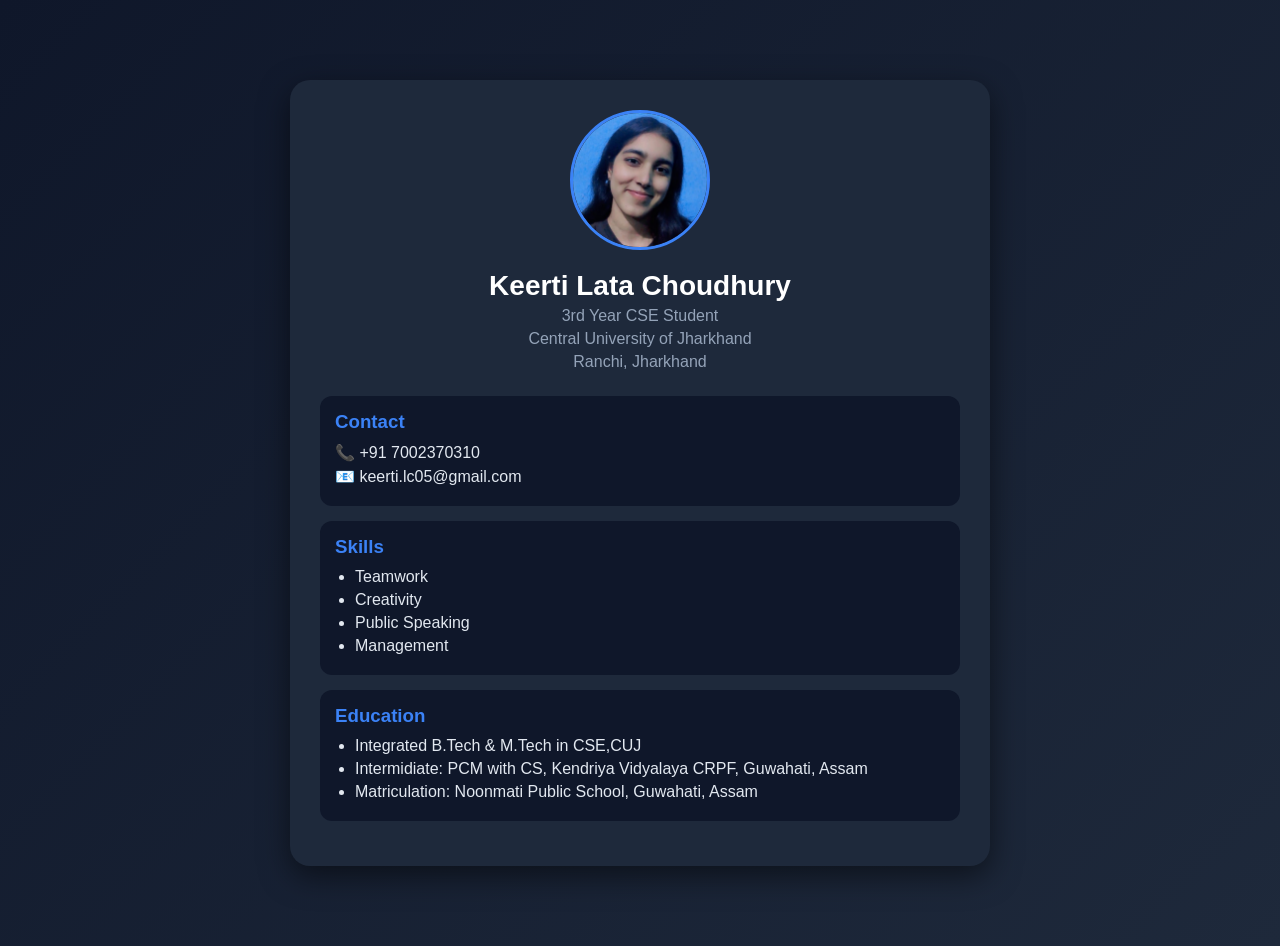
==== index.html @ d82f0d53 "Update index.html" ====
<!DOCTYPE html>
<html>
<head>
    <meta charset="UTF-8">
    <meta name="viewport" content="width=device-width, initial-scale=1.0">
    <title>My Contact Card</title>

    <!-- Google Fonts -->
    <link href="https://fonts.googleapis.com/css2?family=Pacifico&family=Dancing+Script&family=Permanent+Marker&display=swap" rel="stylesheet">

    <!-- Font Awesome -->
    <link rel="stylesheet" href="https://cdnjs.cloudflare.com/ajax/libs/font-awesome/5.15.4/css/all.min.css">

    <link rel="icon" type="image/x-icon" href="favicon.png">
    <link rel="stylesheet" href="style.css">
</head>

<body>

<div class="contact-card">

    <div class="profile">
        <img src="profilepic.jpeg" alt="Profile">
    </div>

    <div class="name-section">
        <h1>Keerti Lata Choudhury</h1>
        <p>3rd Year CSE Student</p>
        <p>Central University of Jharkhand</p>
        <p>Ranchi, Jharkhand</p>
    </div>

    <div class="box contact">
        <h3>Contact</h3>
        <p id="phone">📞 +91 7002370310</p>
        <p id="personal-email">📧 keerti.lc05@gmail.com</p>
    </div>

    <div class="box">
        <h3>Skills</h3>
        <ul>
            <li>Teamwork</li>
            <li>Creativity</li>
            <li>Public Speaking</li>
            <li>Management</li>
        </ul>
    </div>

    <div class="box">
        <h3>Education</h3>
        <ul>
            <li>Integrated B.Tech & M.Tech in CSE,CUJ</li>            
            <li>Intermidiate: PCM with CS, Kendriya Vidyalaya CRPF, Guwahati, Assam</li>
            <li>Matriculation: Noonmati Public School, Guwahati, Assam</li>
        </ul>
    </div>

</div>


</body>

</html>
---- style.css ----
/* Reset */
* {
    margin: 0;
    padding: 0;
    box-sizing: border-box;
}

/* Body */
body {
    font-family: 'Poppins', sans-serif;
    background: linear-gradient(135deg, #0f172a, #1e293b);
    color: #e2e8f0;
}

/* Main card */
.contact-card {
    max-width: 700px;
    margin: 80px auto;
    background: #1e293b;
    border-radius: 20px;
    padding: 30px;
    box-shadow: 0 10px 30px rgba(0,0,0,0.5);
}

/* Profile */
.profile {
    display: flex;
    justify-content: center;
    margin-bottom: 20px;
}

.profile img {
    width: 140px;
    height: 140px;
    border-radius: 50%;
    border: 3px solid #3b82f6;
    object-fit: cover;
    transition: transform 0.3s;
}

.profile img:hover {
    transform: scale(1.05);
}

/* Name section */
.name-section {
    text-align: center;
    margin-bottom: 25px;
}

.name-section h1 {
    font-size: 28px;
    color: #ffffff;
}

.name-section p {
    color: #94a3b8;
    margin-top: 5px;
}

/* Boxes */
.box {
    background: #0f172a;
    padding: 15px;
    border-radius: 12px;
    margin-bottom: 15px;
}

/* Headings */
.box h3 {
    color: #3b82f6;
    margin-bottom: 10px;
}

/* Contact */
.contact p {
    margin: 5px 0;
}

/* Links */
a {
    color: #3b82f6;
    text-decoration: none;
}

a:hover {
    text-decoration: underline;
}

/* Skills */
ul {
    padding-left: 20px;
}

ul li {
    margin: 5px 0;
}

/* Responsive */
@media (max-width: 600px) {
    .contact-card {
        margin: 30px 15px;
        padding: 20px;
    }
}
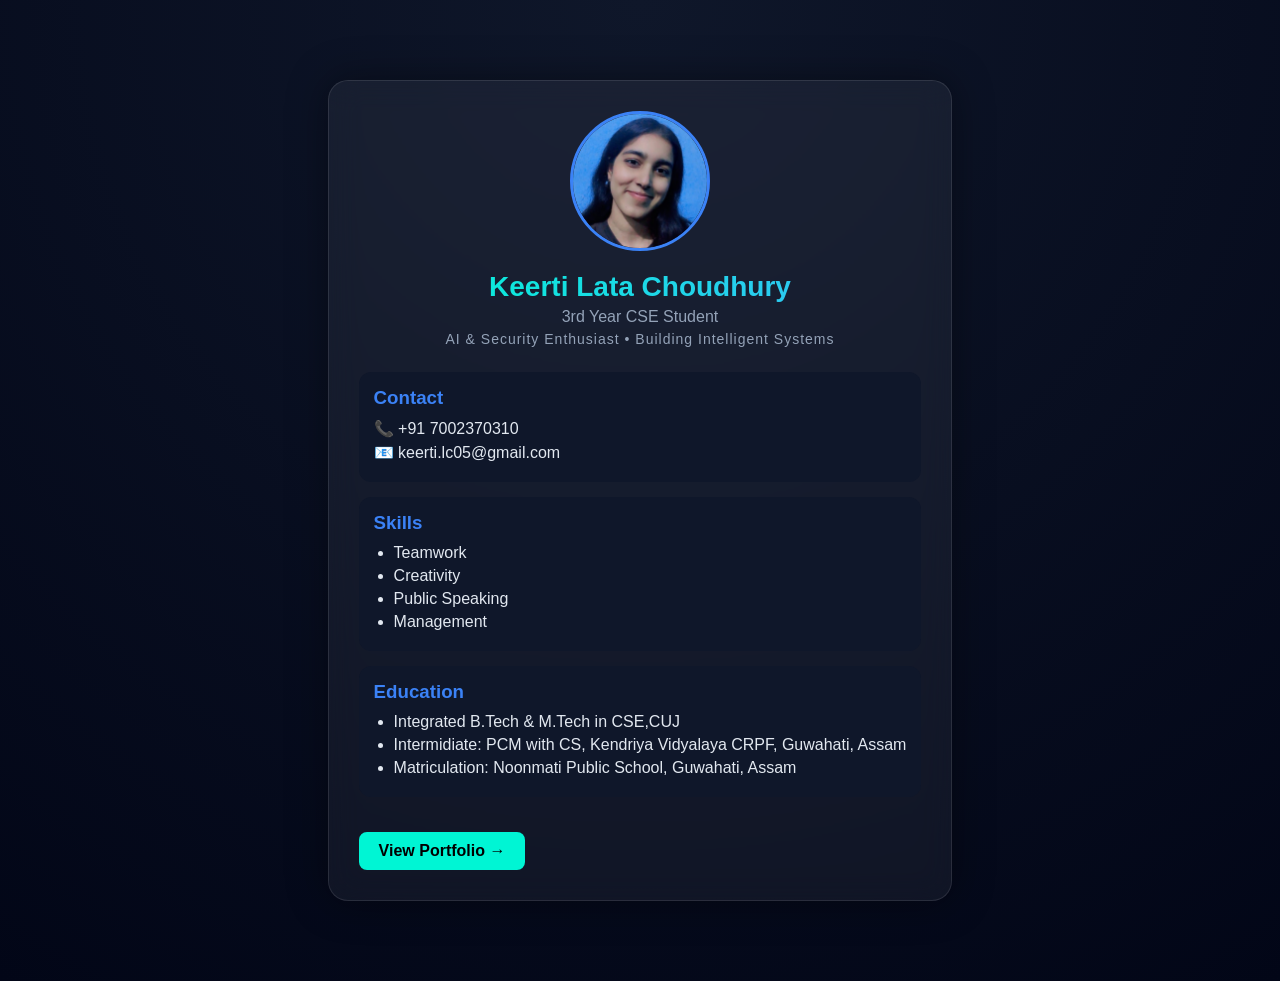
==== commit 68164019: "UI upgrade" ====
--- a/index.html
+++ b/index.html
@@ -26,8 +26,8 @@
     <div class="name-section">
         <h1>Keerti Lata Choudhury</h1>
         <p>3rd Year CSE Student</p>
-        <p>Central University of Jharkhand</p>
-        <p>Ranchi, Jharkhand</p>
+        <p class="tagline">AI & Security Enthusiast • Building Intelligent Systems</p>
+        
     </div>
 
     <div class="box contact">
@@ -55,8 +55,10 @@
         </ul>
     </div>
 
+
+    <a href="https://portfolio-keerti.vercel.app/" class="btn">View Portfolio →</a>
 </div>
-
+<script src="script.js"></script>
 
 </body>
 
--- a/style.css
+++ b/style.css
@@ -8,18 +8,28 @@
 /* Body */
 body {
     font-family: 'Poppins', sans-serif;
-    background: linear-gradient(135deg, #0f172a, #1e293b);
+    background: radial-gradient(circle at top, #0f172a, #020617);
     color: #e2e8f0;
+    
+    display: flex;
+    align-items: center;
+    justify-content: center;
+    min-height: 100vh;
 }
 
 /* Main card */
 .contact-card {
     max-width: 700px;
     margin: 80px auto;
-    background: #1e293b;
+    padding: 30px;
+    
+    background: rgba(255, 255, 255, 0.05);
+    backdrop-filter: blur(15px);
+    
     border-radius: 20px;
-    padding: 30px;
-    box-shadow: 0 10px 30px rgba(0,0,0,0.5);
+    border: 1px solid rgba(255,255,255,0.1);
+    
+    box-shadow: 0 0 40px rgba(0,0,0,0.4);
 }
 
 /* Profile */
@@ -50,7 +60,9 @@
 
 .name-section h1 {
     font-size: 28px;
-    color: #ffffff;
+    background: linear-gradient(90deg, #00F5D4, #38bdf8);
+    -webkit-background-clip: text;
+    -webkit-text-fill-color: transparent;
 }
 
 .name-section p {
@@ -58,12 +70,26 @@
     margin-top: 5px;
 }
 
+/* Tagline */
+
+.tagline {
+    color: #00f5d4;
+    font-size: 14px;
+    margin-top: 5px;
+    letter-spacing: 1px;
+}
 /* Boxes */
 .box {
     background: #0f172a;
     padding: 15px;
     border-radius: 12px;
     margin-bottom: 15px;
+    transition: 0.3s;
+}
+
+.box:hover {
+    transform: translateY(-5px);
+    box-shadow: 0 0 20px rgba(0,245,212,0.2);
 }
 
 /* Headings */
@@ -103,3 +129,20 @@
         padding: 20px;
     }
 }
+
+/*Button*/
+.btn {
+    display: inline-block;
+    margin-top: 20px;
+    padding: 10px 20px;
+    background: #00f5d4;
+    color: #000;
+    border-radius: 8px;
+    text-decoration: none;
+    font-weight: bold;
+    transition: 0.3s;
+}
+
+.btn:hover {
+    transform: scale(1.05);
+}
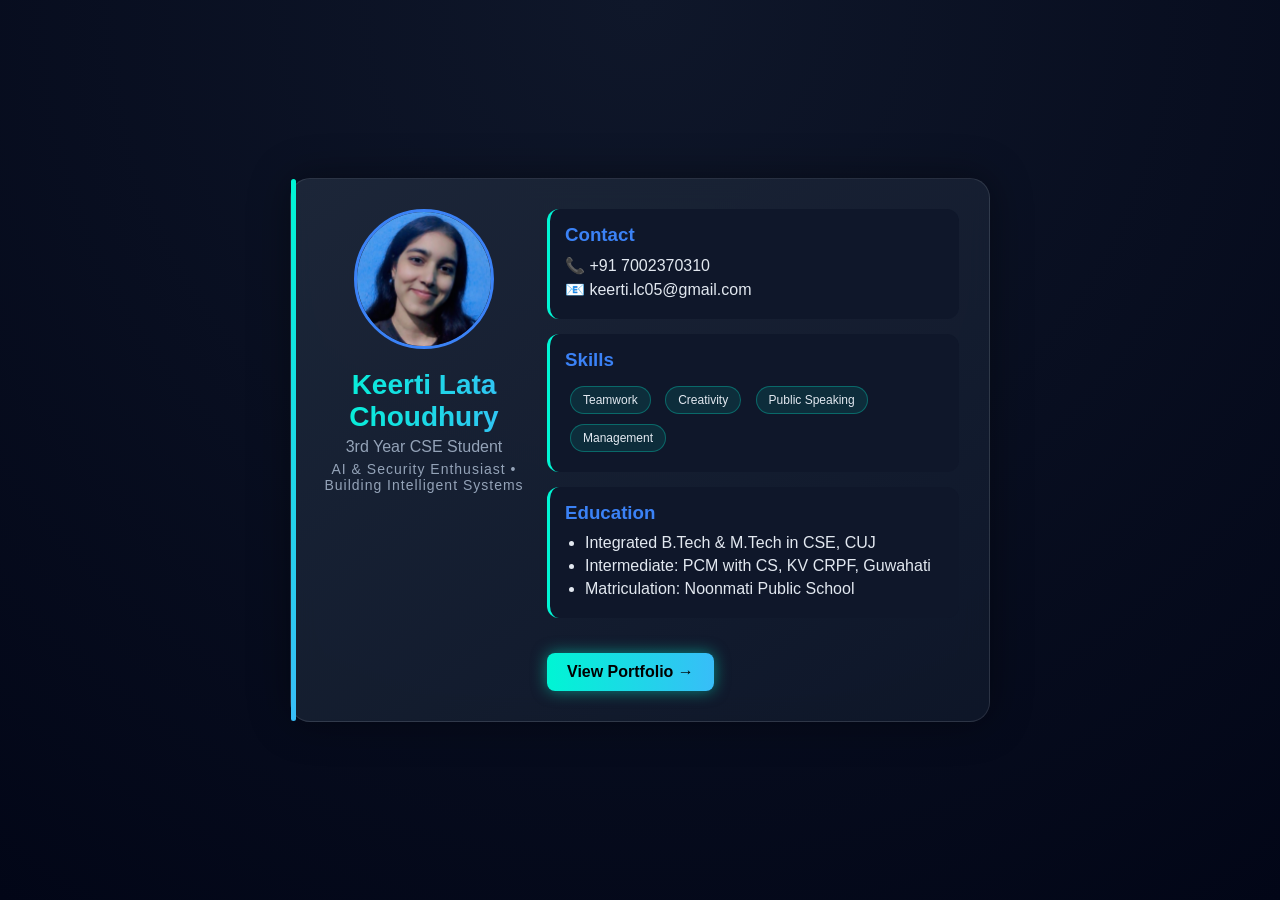
==== commit 55eff638: "UI upgrade" ====
--- a/index.html
+++ b/index.html
@@ -19,44 +19,59 @@
 
 <div class="contact-card">
 
-    <div class="profile">
-        <img src="profilepic.jpeg" alt="Profile">
+    <div class="card-layout">
+
+        <!-- LEFT PANEL -->
+        <div class="left-panel">
+            <div class="profile">
+                <img src="profilepic.jpeg" alt="Profile">
+            </div>
+
+            <div class="name-section">
+                <h1>Keerti Lata Choudhury</h1>
+                <p>3rd Year CSE Student</p>
+                <p class="tagline">
+                    AI & Security Enthusiast • Building Intelligent Systems
+                </p>
+            </div>
+        </div>
+
+        <!-- RIGHT PANEL -->
+        <div class="right-panel">
+
+            <div class="box contact">
+                <h3>Contact</h3>
+                <p id="phone">📞 +91 7002370310</p>
+                <p id="personal-email">📧 keerti.lc05@gmail.com</p>
+            </div>
+
+            <div class="box">
+                <h3>Skills</h3>
+                <div class="tags">
+                    <span>Teamwork</span>
+                    <span>Creativity</span>
+                    <span>Public Speaking</span>
+                    <span>Management</span>
+                </div>
+            </div>
+
+            <div class="box">
+                <h3>Education</h3>
+                <ul>
+                    <li>Integrated B.Tech & M.Tech in CSE, CUJ</li>
+                    <li>Intermediate: PCM with CS, KV CRPF, Guwahati</li>
+                    <li>Matriculation: Noonmati Public School</li>
+                </ul>
+            </div>
+
+            <a href="https://portfolio-keerti.vercel.app/" class="btn">
+                View Portfolio →
+            </a>
+
+        </div>
+
     </div>
 
-    <div class="name-section">
-        <h1>Keerti Lata Choudhury</h1>
-        <p>3rd Year CSE Student</p>
-        <p class="tagline">AI & Security Enthusiast • Building Intelligent Systems</p>
-        
-    </div>
-
-    <div class="box contact">
-        <h3>Contact</h3>
-        <p id="phone">📞 +91 7002370310</p>
-        <p id="personal-email">📧 keerti.lc05@gmail.com</p>
-    </div>
-
-    <div class="box">
-        <h3>Skills</h3>
-        <ul>
-            <li>Teamwork</li>
-            <li>Creativity</li>
-            <li>Public Speaking</li>
-            <li>Management</li>
-        </ul>
-    </div>
-
-    <div class="box">
-        <h3>Education</h3>
-        <ul>
-            <li>Integrated B.Tech & M.Tech in CSE,CUJ</li>            
-            <li>Intermidiate: PCM with CS, Kendriya Vidyalaya CRPF, Guwahati, Assam</li>
-            <li>Matriculation: Noonmati Public School, Guwahati, Assam</li>
-        </ul>
-    </div>
-
-
-    <a href="https://portfolio-keerti.vercel.app/" class="btn">View Portfolio →</a>
 </div>
 <script src="script.js"></script>
 
--- a/style.css
+++ b/style.css
@@ -23,13 +23,45 @@
     margin: 80px auto;
     padding: 30px;
     
-    background: rgba(255, 255, 255, 0.05);
-    backdrop-filter: blur(15px);
+    background: linear-gradient(
+        145deg,
+        rgba(30,41,59,0.9),
+        rgba(15,23,42,0.9)
+    );
+    backdrop-filter: blur(12px);
+    
     
     border-radius: 20px;
     border: 1px solid rgba(255,255,255,0.1);
     
     box-shadow: 0 0 40px rgba(0,0,0,0.4);
+    position: relative;
+}
+
+.contact-card::after {
+    content: "";
+    position: absolute;
+    top: 0;
+    left: 0;
+    width: 5px;
+    height: 100%;
+    background: linear-gradient(#00f5d4, #38bdf8);
+    border-radius: 10px;
+}
+
+
+.card-layout {
+    display: flex;
+    gap: 20px;
+}
+
+.left-panel {
+    flex: 1;
+    text-align: center;
+}
+
+.right-panel {
+    flex: 2;
 }
 
 /* Profile */
@@ -46,6 +78,12 @@
     border: 3px solid #3b82f6;
     object-fit: cover;
     transition: transform 0.3s;
+     animation: float 4s ease-in-out infinite;
+}
+@keyframes float {
+    0% { transform: translateY(0); }
+    50% { transform: translateY(-10px); }
+    100% { transform: translateY(0); }
 }
 
 .profile img:hover {
@@ -85,6 +123,8 @@
     border-radius: 12px;
     margin-bottom: 15px;
     transition: 0.3s;
+     border-left: 3px solid #00f5d4;
+    padding-left: 15px;
 }
 
 .box:hover {
@@ -135,14 +175,28 @@
     display: inline-block;
     margin-top: 20px;
     padding: 10px 20px;
-    background: #00f5d4;
-    color: #000;
     border-radius: 8px;
     text-decoration: none;
     font-weight: bold;
     transition: 0.3s;
+    background: linear-gradient(90deg, #00f5d4, #38bdf8);
+    color: black;
+    box-shadow: 0 0 15px rgba(0,245,212,0.5);
+
 }
 
 .btn:hover {
     transform: scale(1.05);
 }
+
+
+/*tags*/
+.tags span {
+    display: inline-block;
+    padding: 6px 12px;
+    margin: 5px;
+    border-radius: 20px;
+    background: rgba(0,245,212,0.1);
+    border: 1px solid rgba(0,245,212,0.3);
+    font-size: 12px;
+}
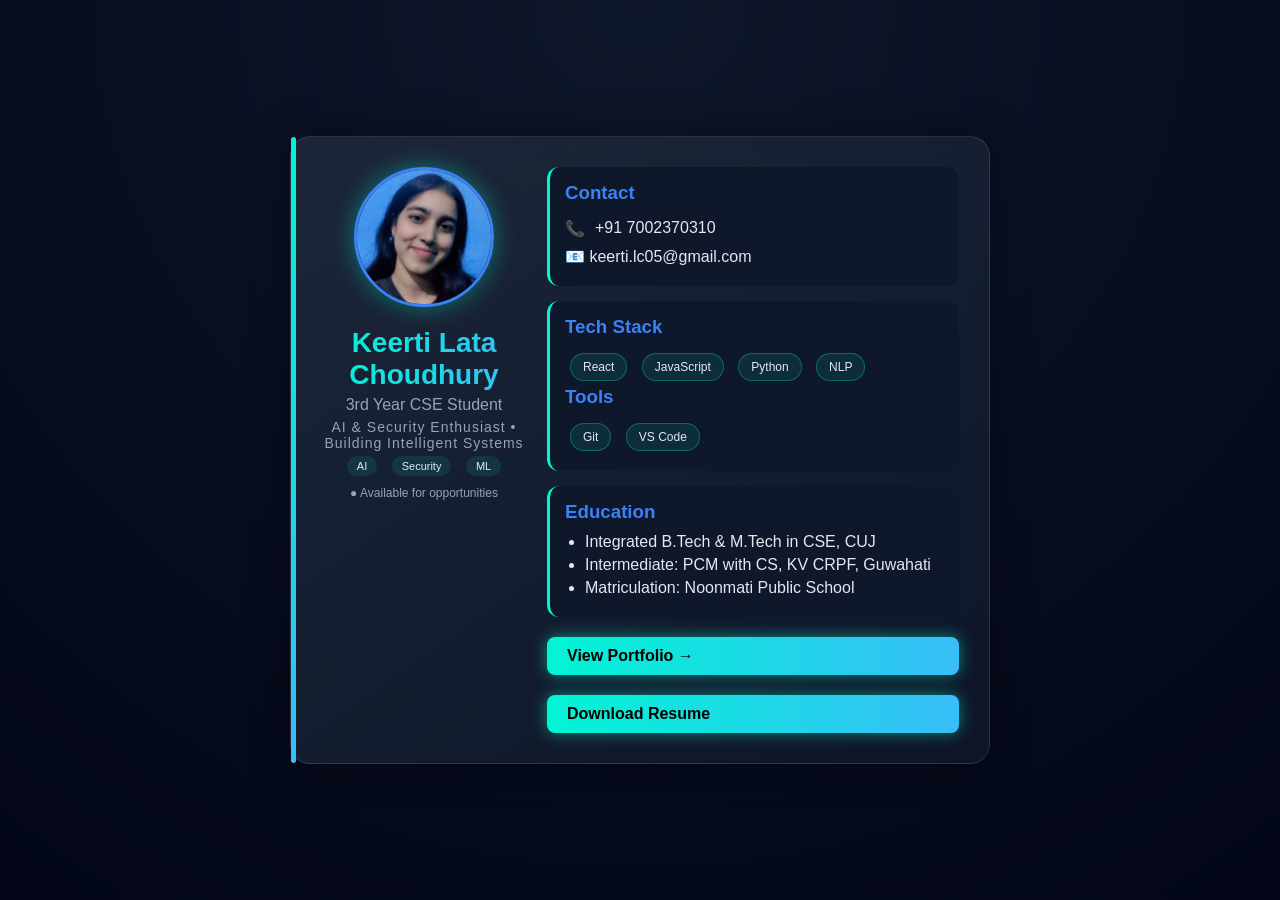
==== commit 9ae7c4c9: "UI upgrade" ====
--- a/index.html
+++ b/index.html
@@ -33,6 +33,14 @@
                 <p class="tagline">
                     AI & Security Enthusiast • Building Intelligent Systems
                 </p>
+
+
+                <div class="mini-stats">
+  <span>AI</span>
+  <span>Security</span>
+  <span>ML</span>
+</div>
+                <p class="status">● Available for opportunities</p>
             </div>
         </div>
 
@@ -41,18 +49,27 @@
 
             <div class="box contact">
                 <h3>Contact</h3>
-                <p id="phone">📞 +91 7002370310</p>
+               <div class="contact-item">
+  <span>📞</span>
+  <p>+91 7002370310</p>
+</div>
                 <p id="personal-email">📧 keerti.lc05@gmail.com</p>
             </div>
 
             <div class="box">
-                <h3>Skills</h3>
-                <div class="tags">
-                    <span>Teamwork</span>
-                    <span>Creativity</span>
-                    <span>Public Speaking</span>
-                    <span>Management</span>
-                </div>
+                <h3>Tech Stack</h3>
+<div class="tags">
+  <span>React</span>
+  <span>JavaScript</span>
+  <span>Python</span>
+  <span>NLP</span>
+</div>
+
+<h3>Tools</h3>
+<div class="tags">
+  <span>Git</span>
+  <span>VS Code</span>
+</div>
             </div>
 
             <div class="box">
@@ -68,6 +85,8 @@
                 View Portfolio →
             </a>
 
+            <a href="resume.pdf" class="btn">Download Resume</a>
+
         </div>
 
     </div>
--- a/style.css
+++ b/style.css
@@ -79,6 +79,7 @@
     object-fit: cover;
     transition: transform 0.3s;
      animation: float 4s ease-in-out infinite;
+     box-shadow: 0 0 25px rgba(0,245,212,0.4);
 }
 @keyframes float {
     0% { transform: translateY(0); }
@@ -128,8 +129,9 @@
 }
 
 .box:hover {
-    transform: translateY(-5px);
-    box-shadow: 0 0 20px rgba(0,245,212,0.2);
+   
+     transform: translateY(-4px);
+    transition: 0.3s;
 }
 
 /* Headings */
@@ -172,8 +174,8 @@
 
 /*Button*/
 .btn {
-    display: inline-block;
-    margin-top: 20px;
+    
+    
     padding: 10px 20px;
     border-radius: 8px;
     text-decoration: none;
@@ -182,6 +184,8 @@
     background: linear-gradient(90deg, #00f5d4, #38bdf8);
     color: black;
     box-shadow: 0 0 15px rgba(0,245,212,0.5);
+     display: block;
+    margin: 20px auto 0;
 
 }
 
@@ -199,4 +203,30 @@
     background: rgba(0,245,212,0.1);
     border: 1px solid rgba(0,245,212,0.3);
     font-size: 12px;
+}
+
+/*status*/
+.status {
+    color: #00f5d4;
+    font-size: 12px;
+    margin-top: 8px;
+}
+
+
+/*conatct item*/
+.contact-item {
+    display: flex;
+    align-items: center;
+    gap: 10px;
+}
+
+/*mini stats*/
+
+.mini-stats span {
+    display: inline-block;
+    margin: 5px;
+    padding: 4px 10px;
+    border-radius: 12px;
+    font-size: 11px;
+    background: rgba(0,245,212,0.1);
 }
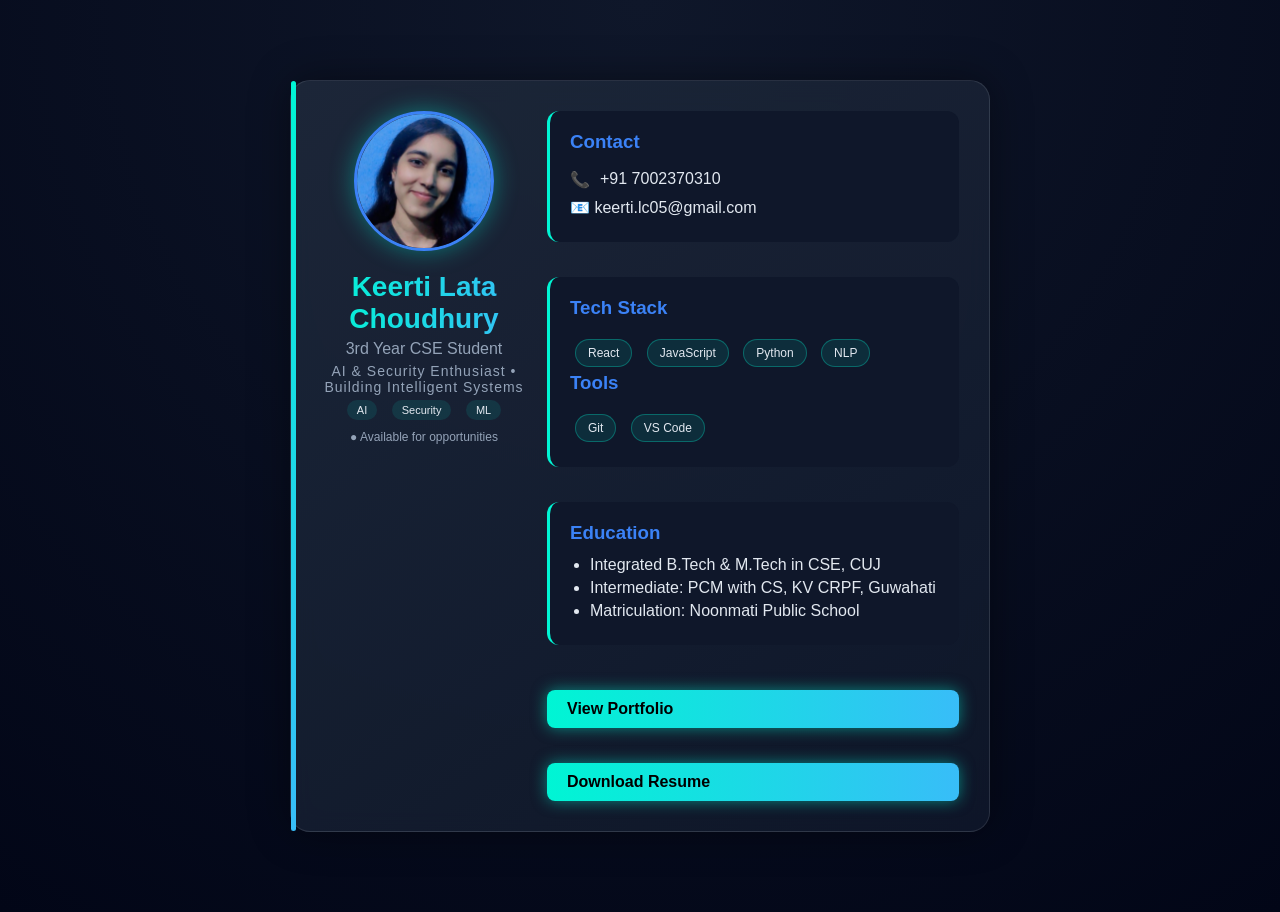
==== commit ae96249b: "UI upgrade" ====
--- a/index.html
+++ b/index.html
@@ -82,7 +82,7 @@
             </div>
 
             <a href="https://portfolio-keerti.vercel.app/" class="btn">
-                View Portfolio →
+                View Portfolio
             </a>
 
             <a href="resume.pdf" class="btn">Download Resume</a>
--- a/style.css
+++ b/style.css
@@ -61,8 +61,10 @@
 }
 
 .right-panel {
-    flex: 2;
-}
+   flex: 2;
+    display: flex;
+    flex-direction: column;
+    gap: 20px;}
 
 /* Profile */
 .profile {
@@ -120,12 +122,13 @@
 /* Boxes */
 .box {
     background: #0f172a;
-    padding: 15px;
     border-radius: 12px;
     margin-bottom: 15px;
     transition: 0.3s;
      border-left: 3px solid #00f5d4;
     padding-left: 15px;
+    padding: 20px;
+     min-height: 110px;
 }
 
 .box:hover {
@@ -137,7 +140,7 @@
 /* Headings */
 .box h3 {
     color: #3b82f6;
-    margin-bottom: 10px;
+     margin-bottom: 12px;
 }
 
 /* Contact */
@@ -184,9 +187,13 @@
     background: linear-gradient(90deg, #00f5d4, #38bdf8);
     color: black;
     box-shadow: 0 0 15px rgba(0,245,212,0.5);
-     display: block;
     margin: 20px auto 0;
-
+    display: block;
+    width: 100%;
+    margin-top: 10px;
+}
+.btn + .btn {
+    margin-top: 15px;
 }
 
 .btn:hover {
@@ -203,6 +210,7 @@
     background: rgba(0,245,212,0.1);
     border: 1px solid rgba(0,245,212,0.3);
     font-size: 12px;
+    margin-top: 8px;
 }
 
 /*status*/
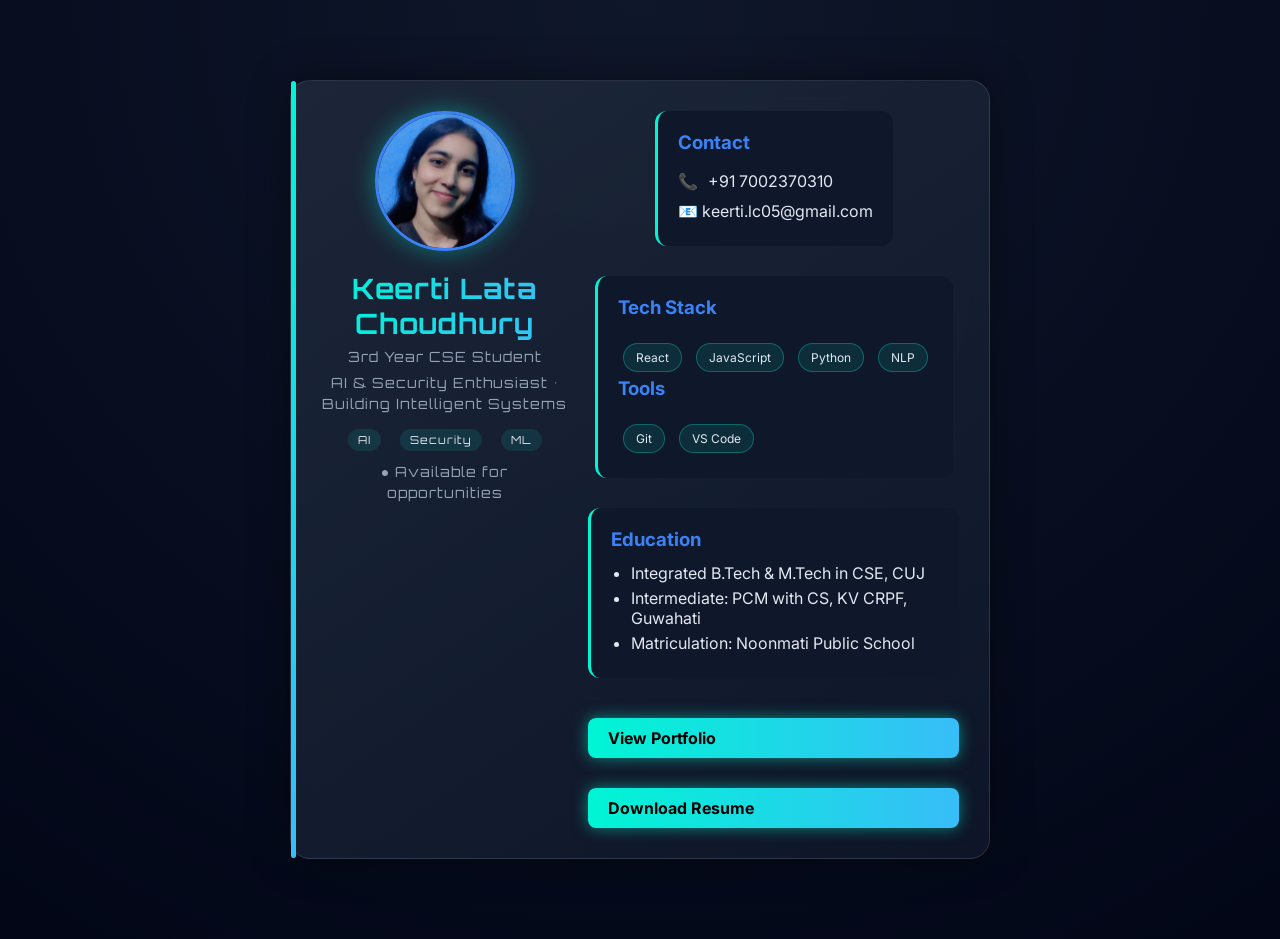
==== commit d54c8b1d: "UI upgrade" ====
--- a/index.html
+++ b/index.html
@@ -6,8 +6,7 @@
     <title>My Contact Card</title>
 
     <!-- Google Fonts -->
-    <link href="https://fonts.googleapis.com/css2?family=Pacifico&family=Dancing+Script&family=Permanent+Marker&display=swap" rel="stylesheet">
-
+   <link href="https://fonts.googleapis.com/css2?family=Inter:wght@300;400;600&family=Orbitron:wght@500&display=swap" rel="stylesheet">
     <!-- Font Awesome -->
     <link rel="stylesheet" href="https://cdnjs.cloudflare.com/ajax/libs/font-awesome/5.15.4/css/all.min.css">
 
@@ -58,7 +57,7 @@
 
             <div class="box">
                 <h3>Tech Stack</h3>
-<div class="tags">
+<div class="tags span">
   <span>React</span>
   <span>JavaScript</span>
   <span>Python</span>
@@ -66,7 +65,7 @@
 </div>
 
 <h3>Tools</h3>
-<div class="tags">
+<div class="tags span">
   <span>Git</span>
   <span>VS Code</span>
 </div>
--- a/style.css
+++ b/style.css
@@ -7,7 +7,7 @@
 
 /* Body */
 body {
-    font-family: 'Poppins', sans-serif;
+    font-family: 'Inter', sans-serif;
     background: radial-gradient(circle at top, #0f172a, #020617);
     color: #e2e8f0;
     
@@ -56,15 +56,25 @@
 }
 
 .left-panel {
-    flex: 1;
     text-align: center;
+    flex: 1.2;
+    text-align: center;
+}
+.left-panel::after {
+    content: "";
+    width: 80%;
+    height: 1px;
+    background: rgba(255,255,255,0.08);
+    margin-top: 10px;
 }
 
 .right-panel {
-   flex: 2;
+   flex: 1.8;
     display: flex;
     flex-direction: column;
-    gap: 20px;}
+    align-items: center;
+    gap: 15px;
+}
 
 /* Profile */
 .profile {
@@ -96,7 +106,12 @@
 /* Name section */
 .name-section {
     text-align: center;
-    margin-bottom: 25px;
+   
+     margin-bottom: 10px;
+
+     font-family: 'Orbitron', sans-serif;
+    font-size: 30px;
+    letter-spacing: 1px;
 }
 
 .name-section h1 {
@@ -107,8 +122,11 @@
 }
 
 .name-section p {
+    margin-top: 5px;
+     line-height: 1.5;
+
+     font-size: 14px;
     color: #94a3b8;
-    margin-top: 5px;
 }
 
 /* Tagline */
@@ -210,7 +228,8 @@
     background: rgba(0,245,212,0.1);
     border: 1px solid rgba(0,245,212,0.3);
     font-size: 12px;
-    margin-top: 8px;
+   
+    margin-top: 12px;
 }
 
 /*status*/
@@ -237,4 +256,5 @@
     border-radius: 12px;
     font-size: 11px;
     background: rgba(0,245,212,0.1);
+    margin-top: 10px;
 }
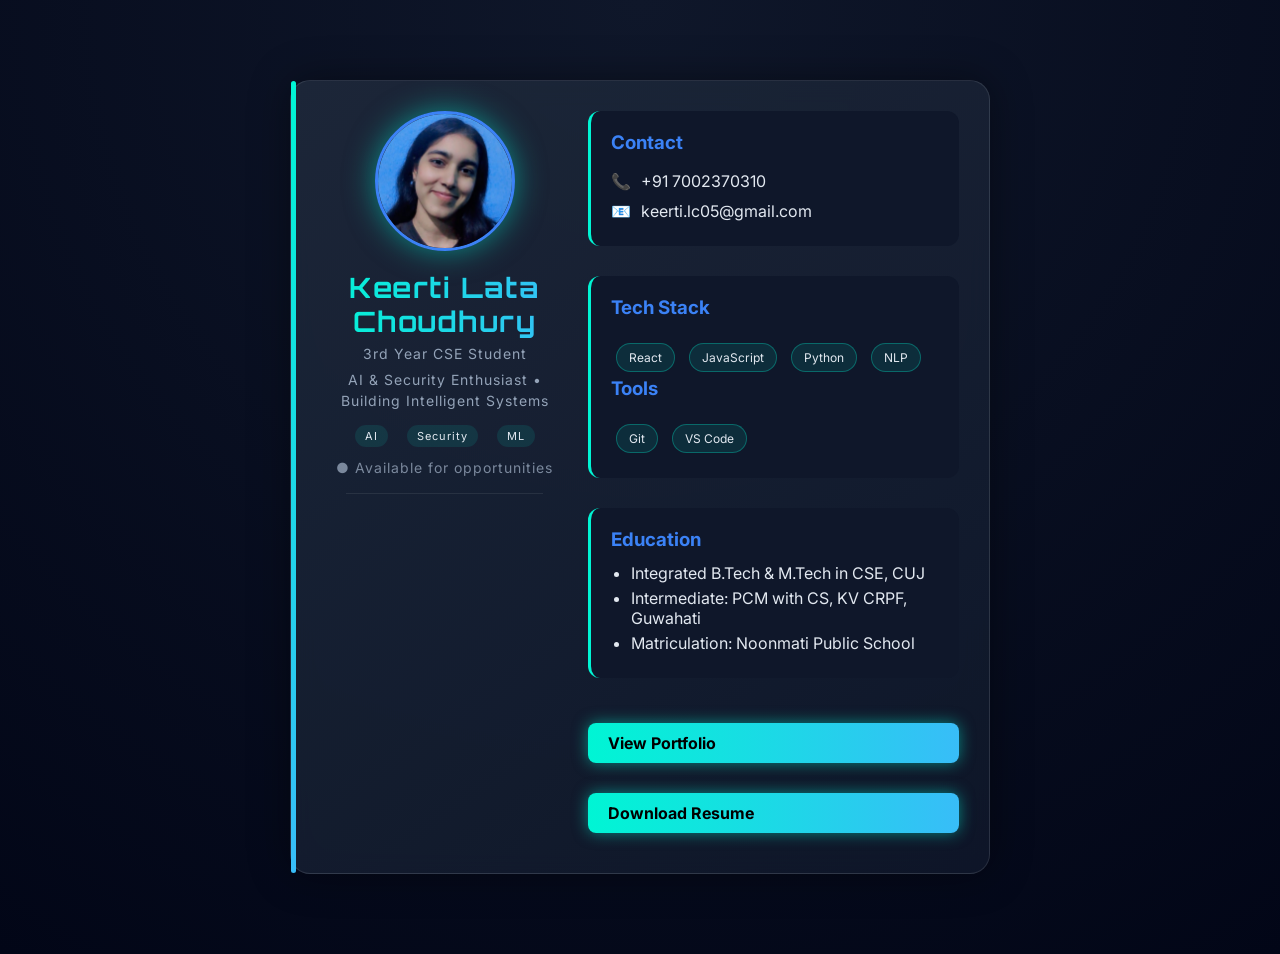
==== commit 22f52b6c: "UI upgrade" ====
--- a/index.html
+++ b/index.html
@@ -48,16 +48,19 @@
 
             <div class="box contact">
                 <h3>Contact</h3>
-               <div class="contact-item">
+            <div class="contact-item">
   <span>📞</span>
   <p>+91 7002370310</p>
 </div>
-                <p id="personal-email">📧 keerti.lc05@gmail.com</p>
+               <div class="contact-item">
+  <span>📧</span>
+  <p>keerti.lc05@gmail.com</p>
+</div>
             </div>
 
             <div class="box">
                 <h3>Tech Stack</h3>
-<div class="tags span">
+<div class="tags">
   <span>React</span>
   <span>JavaScript</span>
   <span>Python</span>
@@ -65,7 +68,7 @@
 </div>
 
 <h3>Tools</h3>
-<div class="tags span">
+<div class="tags">
   <span>Git</span>
   <span>VS Code</span>
 </div>
--- a/style.css
+++ b/style.css
@@ -62,18 +62,19 @@
 }
 .left-panel::after {
     content: "";
+    display: block;
     width: 80%;
     height: 1px;
     background: rgba(255,255,255,0.08);
-    margin-top: 10px;
+    margin: 15px auto 0;
 }
 
 .right-panel {
-   flex: 1.8;
+    flex: 1.8;
     display: flex;
     flex-direction: column;
-    align-items: center;
     gap: 15px;
+    padding-bottom: 10px;
 }
 
 /* Profile */
@@ -91,7 +92,8 @@
     object-fit: cover;
     transition: transform 0.3s;
      animation: float 4s ease-in-out infinite;
-     box-shadow: 0 0 25px rgba(0,245,212,0.4);
+    
+     box-shadow: 0 0 30px rgba(0,245,212,0.5);
 }
 @keyframes float {
     0% { transform: translateY(0); }
@@ -109,7 +111,7 @@
    
      margin-bottom: 10px;
 
-     font-family: 'Orbitron', sans-serif;
+    
     font-size: 30px;
     letter-spacing: 1px;
 }
@@ -119,6 +121,9 @@
     background: linear-gradient(90deg, #00F5D4, #38bdf8);
     -webkit-background-clip: text;
     -webkit-text-fill-color: transparent;
+    line-height: 1.2;
+    letter-spacing: 1.5px;
+     font-family: 'Orbitron', sans-serif;
 }
 
 .name-section p {
@@ -144,15 +149,15 @@
     margin-bottom: 15px;
     transition: 0.3s;
      border-left: 3px solid #00f5d4;
-    padding-left: 15px;
+    width: 100%;
     padding: 20px;
-     min-height: 110px;
+      min-height: 120px;
 }
 
 .box:hover {
-   
-     transform: translateY(-4px);
     transition: 0.3s;
+    transform: translateY(-5px);
+    box-shadow: 0 0 20px rgba(0,245,212,0.15);
 }
 
 /* Headings */
@@ -208,7 +213,8 @@
     margin: 20px auto 0;
     display: block;
     width: 100%;
-    margin-top: 10px;
+    margin-top: 15px;
+    cursor: pointer;
 }
 .btn + .btn {
     margin-top: 15px;
@@ -228,15 +234,20 @@
     background: rgba(0,245,212,0.1);
     border: 1px solid rgba(0,245,212,0.3);
     font-size: 12px;
-   
+   transition: 0.3s;
     margin-top: 12px;
+}
+.tags span:hover {
+    background: rgba(0,245,212,0.3);
+    transform: scale(1.05);
 }
 
 /*status*/
 .status {
     color: #00f5d4;
     font-size: 12px;
-    margin-top: 8px;
+    margin-top: 12px;
+    opacity: 0.8;
 }
 
 
